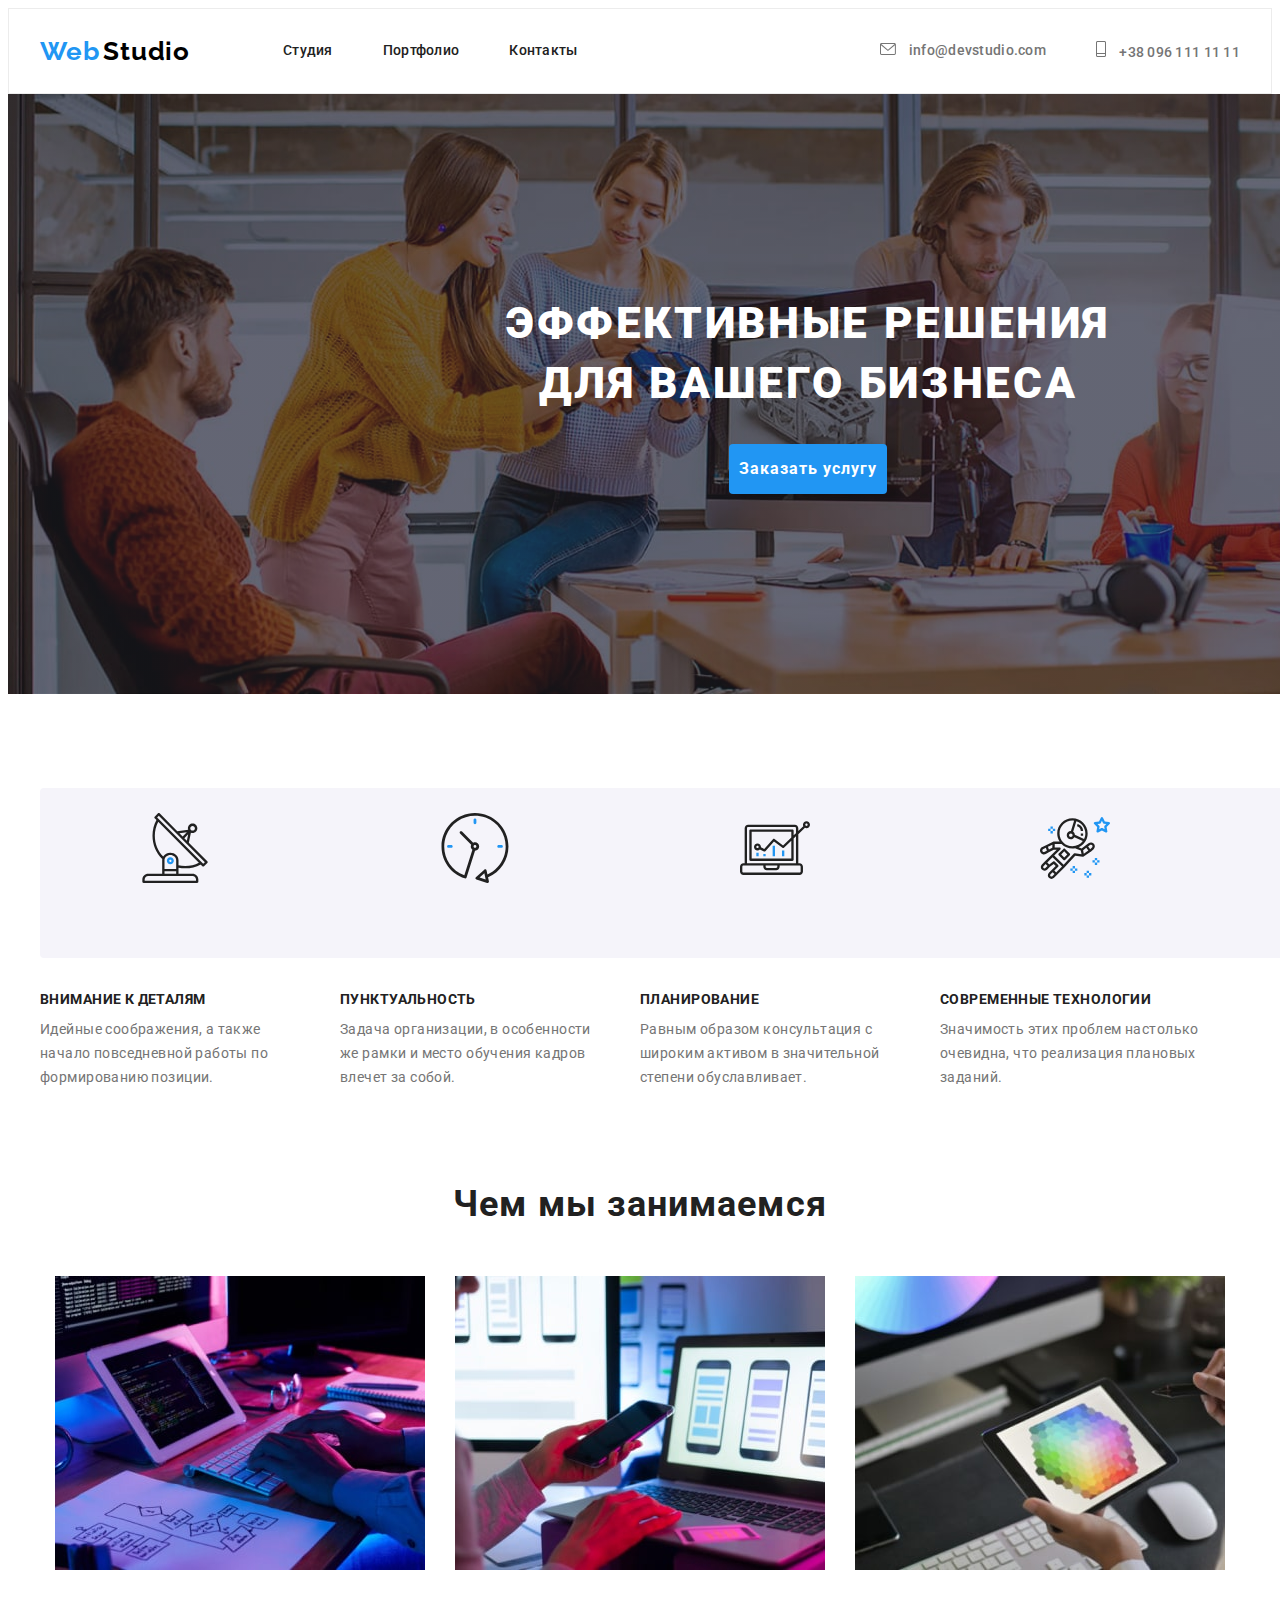
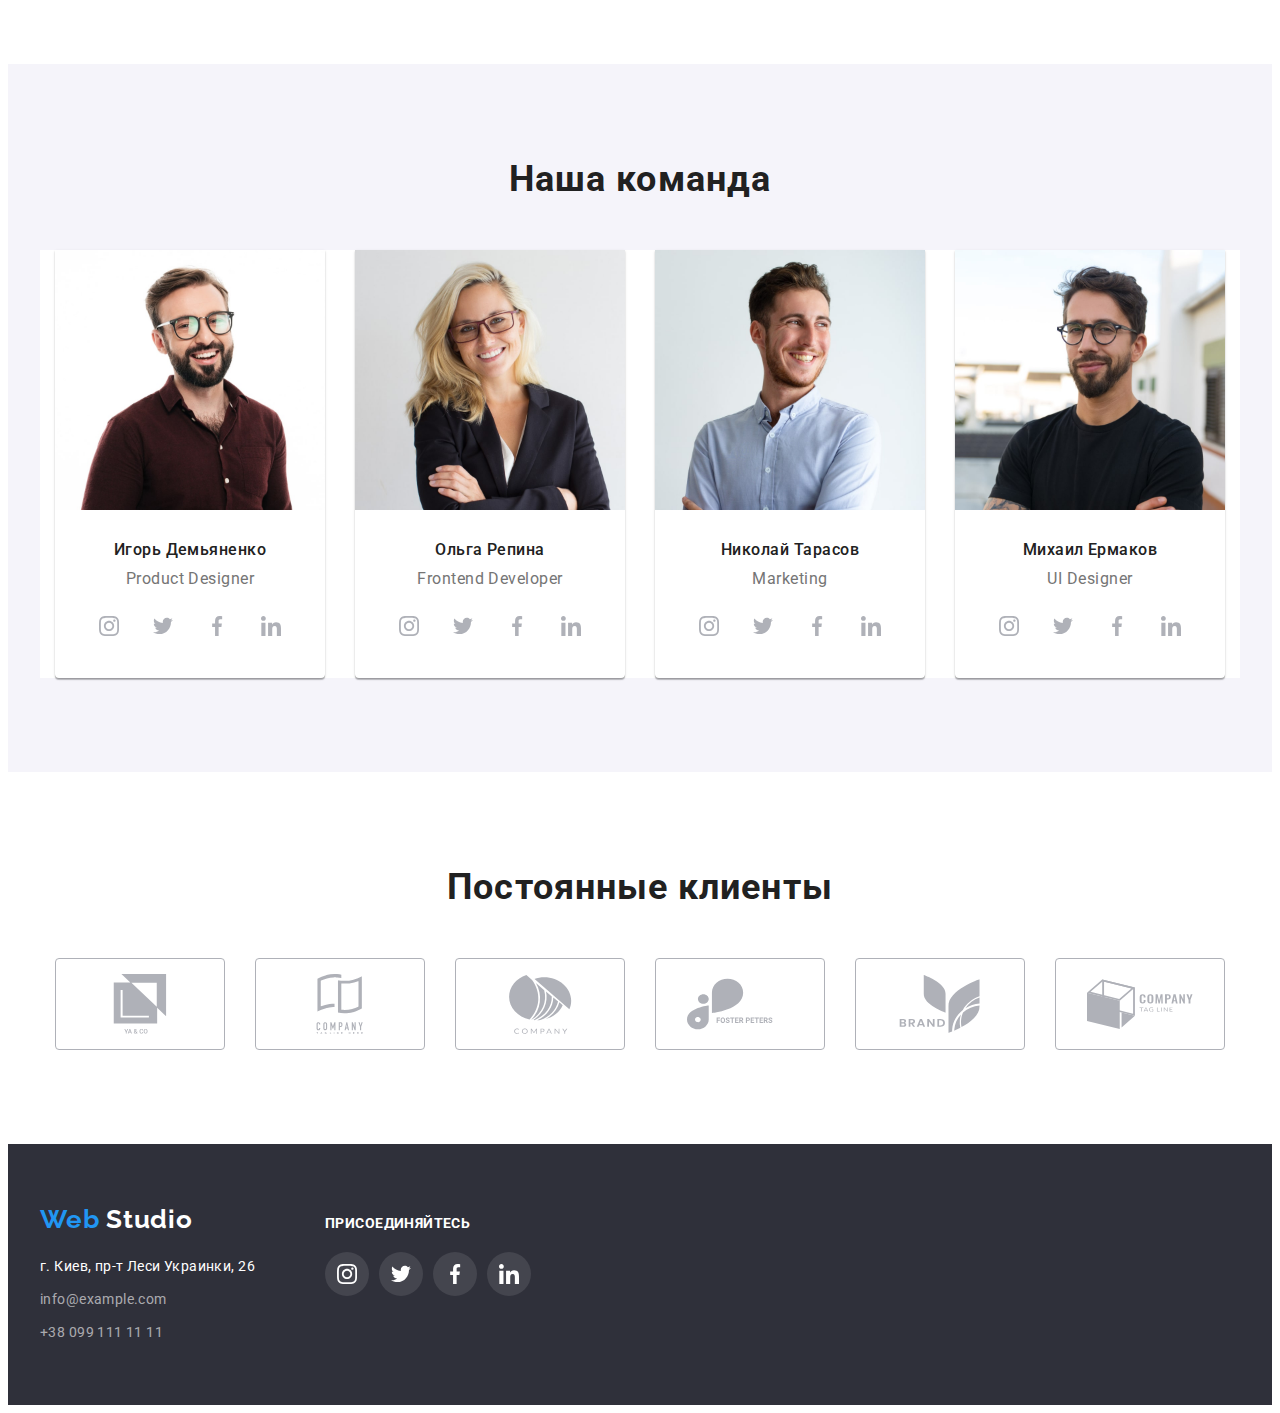
==== index.html @ db5558f9 "add old files" ====
<!DOCTYPE html>
<html lang="ru">
  <head>
    <meta charset="UTF-8" />
    <meta http-equiv="X-UA-Compatible" content="IE=edge" />
    <meta name="viewport" content="width=device-width, initial-scale=1.0" />
    <title>goit-markup-hw-04</title>
    <link rel="preconnect" href="https://fonts.googleapis.com" />
    <link rel="preconnect" href="https://fonts.gstatic.com" crossorigin />
    <link
      href="https://fonts.googleapis.com/css2?family=Raleway:wght@700&family=Roboto:wght@400;500;700;900&display=swap"
      rel="stylesheet"
    />
    <link
      rel="stylesheet"
      href="https://cdnjs.cloudflare.com/ajax/libs/modern-normalize/1.1.0/modern-normalize.min.css"
      integrity="sha512-wpPYUAdjBVSE4KJnH1VR1HeZfpl1ub8YT/NKx4PuQ5NmX2tKuGu6U/JRp5y+Y8XG2tV+wKQpNHVUX03MfMFn9Q=="
      crossorigin="anonymous"
      referrerpolicy="no-referrer"
    />

    <link rel="stylesheet" href="./css/styles.css" />
  </head>
  <body>
    <!-- Шапка сайта   -->

    <header class="header">
      <div class="container header-container">
        <nav class="header-navigation">
          <a class="link header-logo" href="#0" lang="en">
            <span class="first-color-logo">Web</span>
            <span class="second-color-logo">Studio</span></a
          >
          <ul class="list header-list">
            <li class="header-item">
              <a class="link header-link" href="">Студия</a>
            </li>
            <li class="header-item">
              <a class="link header-link" href="./portfolio.html"> Портфолио</a>
            </li>

            <li class="header-item">
              <a class="link header-link" href=""> Контакты </a>
            </li>
          </ul>
        </nav>

        <ul class="list header-contacts">
          <li>
            <a class="link header-mail" href="mailto:info@devstudio.com" lang="en">
              <svg class="header-mail-icon">
                <use href="./images/aicons.svg#letter" width="16" height="12"></use>
              </svg>
              info@devstudio.com</a
            >
          </li>
          <li>
            <a class="link header-tel" href="tel:+380961111111">
              <svg class="header-tel-icon">
                <use href="./images/aicons.svg#book" width="10" height="16"></use>
              </svg>
              +38 096 111 11 11</a
            >
          </li>
        </ul>
      </div>
    </header>

    <!-- Главный заголовок   -->
    <main>
      <section class="main-section">
        <div class="container main-container">
          <h1 class="mein-heading">Эффективные решения для вашего бизнеса</h1>
          <button class="main-btn" type="button">Заказать услугу</button>
        </div>
      </section>

      <!-- Наши преимущества -->
      <section class="page-section">
        <div class="container">
          <ul class="list list-section">
            <li class="list-text">
              <svg class="page-section-icon" width="270" height="120">
                <use href="./images/aicons.svg#antenn" width="70" height="70"></use>
              </svg>

              <h3 class="head-section">Внимание к деталям</h3>
              <p class="content-section">
                Идейные соображения, а также начало повседневной работы по формированию позиции.
              </p>
            </li>
            <li class="list-text">
              <svg class="page-section-icon" width="270" height="120">
                <use href="./images/aicons.svg#clock" width="70" height="70"></use>
              </svg>
              <h3 class="head-section">Пунктуальность</h3>
              <p class="content-section">
                Задача организации, в особенности же рамки и место обучения кадров влечет за собой.
              </p>
            </li>
            <li class="list-text">
              <svg class="page-section-icon" width="270" height="120">
                <use href="./images/aicons.svg#diagram" width="70" height="70"></use>
              </svg>
              <h3 class="head-section">Планирование</h3>
              <p class="content-section">
                Равным образом консультация с широким активом в значительной степени обуславливает.
              </p>
            </li>
            <li class="list-text">
              <svg class="page-section-icon" width="270" height="120">
                <use href="./images/aicons.svg#astronaut" width="70" height="70"></use>
              </svg>
              <h3 class="head-section">Современные технологии</h3>
              <p class="content-section">
                Значимость этих проблем настолько очевидна, что реализация плановых заданий.
              </p>
            </li>
          </ul>
        </div>
      </section>

      <!-- Чем мы занимаемся  -->
      <section class="classes">
        <div class="container">
          <h2 class="title-work">Чем мы занимаемся</h2>
          <ul class="list list-img">
            <li class="order-img">
              <img src="./images/box-1.jpg" alt="фото1" width="370" height="294" />
            </li>
            <li class="order-img">
              <img src="./images/box-2.jpg" alt="фото2" width="370" height="294" />
            </li>
            <li class="order-img">
              <img src="./images/box-3.jpg" alt="фото3" width="370" height="294" />
            </li>
          </ul>
        </div>
      </section>

      <!-- Наша команда  -->

      <section class="section-team">
        <div class="container">
          <h2 class="title-team">Наша команда</h2>
          <ul class="list list-team">
            <li>
              <img src="./images/person1.jpg" alt="Игорь Демьяненко" width="270" height="260" />
              <div class="indentation-text">
                <h3 class="name-person">Игорь Демьяненко</h3>
                <p class="work-person" lang="en">Product Designer</p>
                <ul class="list list-social-team">
                  <li class="social-team-item">
                    <a href="" class="social-team-link">
                      <svg class="social-team-icon" width="20" height="20">
                        <use href="./images/aicons.svg#instagram"></use>
                      </svg>
                    </a>
                  </li>
                  <li class="social-team-item">
                    <a href="" class="social-team-link">
                      <svg class="social-team-icon" width="20" height="20">
                        <use href="./images/aicons.svg#twitter"></use>
                      </svg>
                    </a>
                  </li>
                  <li class="social-team-item">
                    <a href="" class="social-team-link">
                      <svg class="social-team-icon" width="20" height="20">
                        <use href="./images/aicons.svg#facebook"></use>
                      </svg>
                    </a>
                  </li>
                  <li class="social-team-item">
                    <a href="" class="social-team-link">
                      <svg class="social-team-icon" width="20" height="20">
                        <use href="./images/aicons.svg#linkedin"></use>
                      </svg>
                    </a>
                  </li>
                </ul>
              </div>
            </li>
            <li>
              <img src="./images/person2.jpg" alt="Ольга Репина " width="270" height="260" />
              <div class="indentation-text">
                <h3 class="name-person">Ольга Репина</h3>
                <p class="work-person" lang="en">Frontend Developer</p>
                <ul class="list list-social-team">
                  <li class="social-team-item">
                    <a href="" class="social-team-link">
                      <svg class="social-team-icon" width="20" height="20">
                        <use href="./images/aicons.svg#instagram"></use>
                      </svg>
                    </a>
                  </li>
                  <li class="social-team-item">
                    <a href="" class="social-team-link">
                      <svg class="social-team-icon" width="20" height="20">
                        <use href="./images/aicons.svg#twitter"></use>
                      </svg>
                    </a>
                  </li>
                  <li class="social-team-item">
                    <a href="" class="social-team-link">
                      <svg class="social-team-icon" width="20" height="20">
                        <use href="./images/aicons.svg#facebook"></use>
                      </svg>
                    </a>
                  </li>
                  <li class="social-team-item">
                    <a href="" class="social-team-link">
                      <svg class="social-team-icon" width="20" height="20">
                        <use href="./images/aicons.svg#linkedin"></use>
                      </svg>
                    </a>
                  </li>
                </ul>
              </div>
            </li>
            <li>
              <img src="./images/person3.jpg" alt="Николай Тарасов" width="270" height="260" />
              <div class="indentation-text">
                <h3 class="name-person">Николай Тарасов</h3>
                <p class="work-person" lang="en">Marketing</p>
                <ul class="list list-social-team">
                  <li class="social-team-item">
                    <a href="" class="social-team-link">
                      <svg class="social-team-icon" width="20" height="20">
                        <use href="./images/aicons.svg#instagram"></use>
                      </svg>
                    </a>
                  </li>
                  <li class="social-team-item">
                    <a href="" class="social-team-link">
                      <svg class="social-team-icon" width="20" height="20">
                        <use href="./images/aicons.svg#twitter"></use>
                      </svg>
                    </a>
                  </li>
                  <li class="social-team-item">
                    <a href="" class="social-team-link">
                      <svg class="social-team-icon" width="20" height="20">
                        <use href="./images/aicons.svg#facebook"></use>
                      </svg>
                    </a>
                  </li>
                  <li class="social-team-item">
                    <a href="" class="social-team-link">
                      <svg class="social-team-icon" width="20" height="20">
                        <use href="./images/aicons.svg#linkedin"></use>
                      </svg>
                    </a>
                  </li>
                </ul>
              </div>
            </li>
            <li>
              <img src="./images/person4.jpg" alt="Михаил Ермаков" width="270" height="260" />
              <div class="indentation-text">
                <h3 class="name-person">Михаил Ермаков</h3>
                <p class="work-person" lang="en">UI Designer</p>
                <ul class="list list-social-team">
                  <li class="social-team-item">
                    <a href="" class="social-team-link">
                      <svg class="social-team-icon" width="20" height="20">
                        <use href="./images/aicons.svg#instagram"></use>
                      </svg>
                    </a>
                  </li>
                  <li class="social-team-item">
                    <a href="" class="social-team-link">
                      <svg class="social-team-icon" width="20" height="20">
                        <use href="./images/aicons.svg#twitter"></use>
                      </svg>
                    </a>
                  </li>
                  <li class="social-team-item">
                    <a href="" class="social-team-link">
                      <svg class="social-team-icon" width="20" height="20">
                        <use href="./images/aicons.svg#facebook"></use>
                      </svg>
                    </a>
                  </li>
                  <li class="social-team-item">
                    <a href="" class="social-team-link">
                      <svg class="social-team-icon" width="20" height="20">
                        <use href="./images/aicons.svg#linkedin"></use>
                      </svg>
                    </a>
                  </li>
                </ul>
              </div>
            </li>
          </ul>
        </div>
      </section>
      <!-- Постоянные клиенты  -->
      <section class="section-clients">
        <div class="container">
          <h2 class="title-clients">Постоянные клиенты</h2>
          <ul class="list list-clients">
            <li class="item-clients">
              <a href="" class="link-clients">
                <svg class="icon-clients" width="106" height="60">
                  <use href="./images/aicons.svg#company1"></use>
                </svg>
              </a>
            </li>
            <li class="item-clients">
              <a href="" class="link-clients">
                <svg class="icon-clients" width="106" height="60">
                  <use href="./images/aicons.svg#company2"></use>
                </svg>
              </a>
            </li>
            <li class="item-clients">
              <a href="" class="link-clients">
                <svg class="icon-clients" width="106" height="60">
                  <use href="./images/aicons.svg#company3"></use>
                </svg>
              </a>
            </li>
            <li class="item-clients">
              <a href="" class="link-clients">
                <svg class="icon-clients" width="106" height="60">
                  <use href="./images/aicons.svg#group-2"></use>
                </svg>
              </a>
            </li>
            <li class="item-clients">
              <a href="" class="link-clients">
                <svg class="icon-clients" width="106" height="60">
                  <use href="./images/aicons.svg#company5"></use>
                </svg>
              </a>
            </li>
            <li class="item-clients">
              <a href="" class="link-clients">
                <svg class="icon-clients" width="106" height="60">
                  <use href="./images/aicons.svg#group6"></use>
                </svg>
              </a>
            </li>
          </ul>
        </div>
      </section>
    </main>

    <!-- Контакты -->

    <footer class="footer-block">
      <div class="container futter-container">
        <div class="address-block">
          <a class="link" href="#0" lang="en"
            ><span class="first-color-logo">Web</span
            ><span class="second-color-logo futter-logo-color"> Studio</span>
          </a>
          <address class="contacts">
            <ul class="list">
              <li>
                <a
                  class="link contacts-address"
                  href="https://goo.gl/maps/wN2QfeuY1FiPQJow7"
                  target="_blank"
                  rel="noopener noreferrer"
                >
                  г. Киев, пр-т Леси Украинки, 26
                </a>
              </li>
              <li class="mail-futter">
                <a class="link contacts-mail mail-futter" href="" lang="en">info@example.com</a>
              </li>
              <li>
                <a class="link contacts-tel" href=""> +38 099 111 11 11</a>
              </li>
            </ul>
          </address>
        </div>
        <div class="socials-block">
          <h3 class="tittle-socials">ПРИСОЕДИНЯЙТЕСЬ</h3>
          <ul class="list social-list">
            <li class="social-item">
              <a href="" class="social-link">
                <svg class="social-icon" width="20" height="20">
                  <use href="./images/aicons.svg#instagram"></use>
                </svg>
              </a>
            </li>
            <li class="social-item">
              <a href="" class="social-link">
                <svg class="social-icon" width="20" height="20">
                  <use href="./images/aicons.svg#twitter"></use>
                </svg>
              </a>
            </li>
            <li class="social-item">
              <a href="" class="social-link">
                <svg class="social-icon" width="20" height="20">
                  <use href="./images/aicons.svg#facebook"></use>
                </svg>
              </a>
            </li>
            <li class="social-item">
              <a href="" class="social-link">
                <svg class="social-icon" width="20" height="20">
                  <use href="./images/aicons.svg#linkedin"></use>
                </svg>
              </a>
            </li>
          </ul>
        </div>
      </div>
    </footer>
  </body>
</html>
---- css/styles.css ----
:root {
  --first-title-color: #ffffff;
  --second-title-color: #212121;
  --accent-color: #2196f3;
  --header-text-color: #212121;
  --first-logo-color: #2196f3;
  --second-logo-color: #000000;
  --address-color: #ffffff;
  --second-address-color: rgba(255, 255, 255, 0.6);
}
body {
  font-family: 'roboto', Arial, Helvetica, sans-serif;
  color: #757575;
}

p,
h1,
h2,
h3,
h4,
h5,
h6 {
  margin: 0;
}
ul {
  margin: 0;
  padding: 0;
}
button {
  cursor: pointer;
}
img {
  display: block;
  max-width: 100%;
}
.container {
  width: 1200px;
  padding-left: 15px;
  padding-right: 15px;
  margin: 0 auto;
}

.header-list {
  display: flex;
}
.list {
  list-style: none;
}

.link {
  text-decoration: none;
}

/* ----------------------------ЛОГОТИП-------------------- */
.header-logo {
  margin-right: 93px;
}
.first-color-logo {
  font-family: Raleway;
  font-weight: 700;
  font-size: 26px;
  line-height: 1.19;
  letter-spacing: 0.03em;
  color: var(--first-logo-color);
}

.second-color-logo {
  font-family: Raleway;
  font-weight: 700;
  font-size: 26px;
  line-height: 1.19;
  letter-spacing: 0.03em;
  color: var(--second-logo-color);
}

/* ------------------------------ШАПКА-------------------------- */

.header-border {
  background-color: #ffffff;
  margin-left: auto;
  margin-right: auto;
  border-bottom: 1px solid #ececec;
}
.header-container {
  display: flex;
}

.header-navigation {
  display: flex;
  align-items: center;
}
.header-item:not(:last-child) {
  margin-right: 50px;
}
.header-contacts {
  display: flex;
  align-items: center;
  margin-left: auto;
}

.header-link {
  display: block;
  padding-bottom: 32px;
  padding-top: 32px;
  font-weight: 500;
  font-size: 14px;
  line-height: 1.14;
  letter-spacing: 0.02em;
  color: var(--header-text-color);
}

.header-mail {
  display: block;
  padding-bottom: 32px;
  padding-top: 32px;
  font-weight: 500;
  font-size: 14px;
  line-height: 1.14;
  letter-spacing: 0.02em;
  color: #757575;
  margin-right: 50px;
}

.header-mail-icon {
  width: 16px;
  height: 12px;
  margin-right: 10px;
  align-items: center;
  fill: currentColor;
}

.header-tel {
  display: block;
  padding-bottom: 32px;
  padding-top: 32px;
  font-weight: 500;
  font-size: 14px;
  line-height: 1.14;
  letter-spacing: 0.02em;
  color: #757575;
}
.header-tel-icon {
  width: 10px;
  height: 16px;
  margin-right: 10px;
  fill: currentColor;
}

.header-link:hover,
.header-link:focus {
  color: var(--accent-color);
}
.header-mail:hover,
.header-mail:focus {
  color: var(--accent-color);
}
.header-tel:hover,
.header-tel:focus {
  color: var(--accent-color);
}
/* ---------------------ГЛАВНЫЙ ЗАГОЛОВОК------------------- */
.main-section {
  background: #2f303a;
  background-image: linear-gradient(rgba(47, 48, 58, 0.4), rgba(47, 48, 58, 0.4)),
    url(../images/Img-min.jpg);

  background-repeat: no-repeat;
  background-position: center;
  background-size: cover;
  width: 1600px;

  margin-left: auto;
  margin-right: auto;
  padding-top: 200px;
  padding-bottom: 200px;
}

.mein-heading {
  display: block;
  margin: 0 auto;
  width: 696px;

  font-weight: 900;
  font-size: 44px;
  line-height: 1.36;
  text-align: center;
  letter-spacing: 0.06em;
  text-transform: uppercase;
  color: var(--first-title-color);
}

.main-btn {
  display: block;
  margin: 0 auto;
  margin-top: 30px;
  padding: 10px;
  border-radius: 4px;
  box-shadow: 10px 4px 4px rgba(0, 0, 0, 0.15);

  font-family: inherit;
  font-weight: 700;
  font-size: 16px;
  line-height: 1.88;
  align-items: center;
  text-align: center;
  letter-spacing: 0.06em;
  cursor: pointer;
  background: #2196f3;
  color: var(--first-title-color);
  border: none;
}

/* ------------------------------ПРИЕМУЩЕСТВА-------------------- */

.page-section {
  margin-left: auto;
  margin-right: auto;
  background: #ffffff;
  padding-top: 94px;
  padding-bottom: 94px;
}

.list-section {
  margin-right: auto;
  margin-left: auto;
  display: flex;
}
.list-text {
  width: 270px;
}

.list-text:not(:last-child) {
  margin-right: 30px;
}
.page-section-icon {
  padding: 25px 100px;
  background: #f5f4fa;
  border-radius: 4px;
  margin-bottom: 30px;
}
.head-section {
  margin-bottom: 10px;
  font-weight: 700;
  font-size: 14px;
  line-height: 1.14;
  letter-spacing: 0.03em;
  text-transform: uppercase;
  color: var(--header-text-color);
}

.content-section {
  font-weight: 400;
  font-size: 14px;
  line-height: 1.71;
  letter-spacing: 0.03em;
}
/*---------------ЧЕМ ЗАНИМАЕМСЯ------------ */
.classes {
  margin-right: auto;
  margin-left: auto;
  padding-bottom: 94px;
}

.title-work {
  margin-bottom: 50px;
  background: #ffffff;
  font-weight: 700;
  font-size: 36px;
  line-height: 1.17;
  text-align: center;
  letter-spacing: 0.03em;
  color: var(--second-title-color);
}
.list-img {
  display: flex;
  justify-content: center;
}
.order-img:not(:last-child) {
  margin-right: 30px;
}
/* ------------НАША КОМАНДА----------------- */

.section-team {
  background: #f5f4fa;
  margin-left: auto;
  margin-right: auto;
  padding-top: 94px;
  padding-bottom: 94px;
}

.title-team {
  margin-bottom: 50px;
  font-weight: 700;
  font-size: 36px;
  line-height: 1.17;
  text-align: center;
  letter-spacing: 0.03em;
  color: var(--header-text-color);
}
.list-team {
  display: flex;
  justify-content: center;
  background-color: #ffffff;
}
.list-team > li:not(:last-child) {
  margin-right: 30px;
}
.list-team > li {
  box-shadow: 0px 1px 3px rgba(0, 0, 0, 0.12), 0px 1px 1px rgba(0, 0, 0, 0.14),
    0px 2px 1px rgba(0, 0, 0, 0.2);
  border-radius: 0px 0px 4px 4px;
  width: 270px;
}
.indentation-text {
  padding-top: 30px;
  padding-bottom: 30px;
}
.name-person {
  font-weight: 500;
  font-size: 16px;
  line-height: 1.19;
  text-align: center;
  letter-spacing: 0.03em;
  color: var(--second-title-color);
}

.work-person {
  margin-top: 10px;
  margin-bottom: 16px;
  font-weight: 400;
  font-size: 16px;
  line-height: 1.19;
  text-align: center;
  letter-spacing: 0.03em;
}
.list-social-team {
  display: flex;
  justify-content: center;
}
.social-team-item {
  width: 44px;
  height: 44px;
}
.social-team-item + .social-team-item {
  margin-left: 10px;
}
.social-team-link {
  width: 100%;
  height: 100%;
  background-color: #ffffff;
  color: #afb1b8;
  border-radius: 50%;

  display: flex;
  justify-content: center;
  align-items: center;
}

.social-team-icon {
  fill: currentColor;
  display: flex;
  justify-content: center;
}
.social-team-link:hover,
.social-team-link:focus {
  background-color: #2196f3;
  color: #ffffff;
}

/* ------------Клиенты---------- */
.section-clients {
  padding-top: 94px;
  padding-bottom: 94px;
}
.title-clients {
  margin-bottom: 50px;

  font-weight: 700;
  font-size: 36px;
  line-height: 1.17;
  text-align: center;
  letter-spacing: 0.03em;
  color: var(--second-title-color);
}
.list-clients {
  display: flex;
  justify-content: center;
}

.item-clients + .item-clients {
  margin-left: 30px;
}

.link-clients {
  color: #afb1b8;
  display: flex;
  justify-content: center;
  align-items: center;
  border: 1px solid #afb1b8;
  box-sizing: border-box;
  border-radius: 4px;
  width: 170px;
  height: 92px;
}
.link-clients:hover,
.link-clients:focus {
  color: #2196f3;
  border-color: #2196f3;
}
.icon-clients {
  fill: currentColor;
}

/* -------------КОНТАКТЫ----------------- */

.contacts-mail:hover,
.contacts-mail:focus {
  color: var(--accent-color);
}

.contacts-tel:hover,
.contacts-tel:focus {
  color: var(--accent-color);
}

.footer-block {
  margin-left: auto;
  margin-right: auto;
  background: #2f303a;
  padding-top: 60px;
  padding-bottom: 60px;
}
.futter-container {
  display: flex;
}
.address-block {
  display: flex;
  flex-direction: column;
}
.futter-logo-color {
  color: #ffffff;
}
.contacts {
  margin-top: 20px;
}
.contacts-address {
  font-style: normal;
  font-weight: 400;
  font-size: 14px;
  line-height: 1.71;
  letter-spacing: 0.03em;
  color: var(--address-color);
}

.contacts-mail {
  font-style: normal;
  font-weight: 400;
  font-size: 14px;
  line-height: 1.71;
  letter-spacing: 0.03em;
  color: var(--second-address-color);
}
.mail-futter {
  margin-bottom: 9px;
  margin-top: 9px;
}
.contacts-tel {
  font-style: normal;
  font-weight: 400;
  font-size: 14px;
  line-height: 1.71;
  letter-spacing: 0.03em;
  color: var(--second-address-color);
}
.tittle-socials {
  font-weight: 700;
  font-size: 14px;
  line-height: 1.14;
  letter-spacing: 0.03em;
  font-style: normal;
  color: #ffffff;
  margin-bottom: 20px;
}
.socials-block {
  margin-top: 12px;
  display: flex;
  justify-content: left;
  flex-direction: column;
  margin-left: 70px;
}
.social-list {
  display: flex;
}

.social-item:not(:last-child) {
  margin-right: 10px;
}
.social-item {
  width: 44px;
  height: 44px;
}
.social-link {
  width: 100%;
  height: 100%;
  background: rgba(255, 255, 255, 0.1);
  border-radius: 50%;
  display: flex;
  justify-content: center;
  align-items: center;
}
.social-link:hover,
.social-link:focus {
  background-color: #2196f3;
}

.social-icon {
  fill: #ffffff;
}

/* --------------PORTFOLIO --------------*/

/* ----------------ФИЛЬТР------------------ */

.header {
  border: 1px solid #ececec;
}
.portfolio {
  padding-top: 94px;
  padding-bottom: 94px;

  margin-left: auto;
  margin-right: auto;
  background-color: #ffffff;
}

.list-portfolio {
  margin-bottom: 50px;
  display: flex;
  justify-content: center;
}
.button-list:not(:last-child) {
  margin-right: 8px;
}
.btn-portfolio {
  padding: 6px 22px;
  font-family: inherit;
  font-weight: 500;
  font-size: 16px;
  line-height: 1.62;
  text-align: center;
  letter-spacing: 0.03em;
  color: var(--header-text-color);
  background: #f5f4fa;
  border: none;
  border-radius: 4px;
}

.btn-portfolio:hover,
.btn-portfolio:focus {
  color: #ffff;
  background-color: var(--accent-color);
  box-shadow: 0px 3px 1px rgba(0, 0, 0, 0.1), 0px 1px 2px rgba(0, 0, 0, 0.08),
    0px 2px 2px rgba(0, 0, 0, 0.12);
  border-radius: 4px;
}
/* ----------Галерея------------ */

.gallery-list {
  display: flex;
  flex-wrap: wrap;
  justify-content: space-evenly;
  margin-left: -30px;
  margin-top: -30px;
}
.portfolio-link {
  display: block;
  color: inherit;
}
.portfolio-link:hover,
.portfolio-link:focus {
  box-shadow: 0px 1px 1px rgba(0, 0, 0, 0.12), 0px 4px 4px rgba(0, 0, 0, 0.06),
    1px 4px 6px rgba(0, 0, 0, 0.16);
}
.img-list {
  flex-basis: calc(100% / 3 - 30px);
  margin-left: 30px;
  margin-top: 30px;
  border: 1px solid #eeeeee;
}
.card-content {
  padding: 20px 24px;
}

.portfolio-header-pic {
  font-weight: 700;
  font-size: 18px;
  line-height: 2;
  letter-spacing: 0.06em;
  color: var(--second-title-color);
}

.portfolio-text-pic {
  margin-top: 4px;
  font-weight: 400;
  font-size: 16px;
  line-height: 1.87;
  letter-spacing: 0.03em;
}
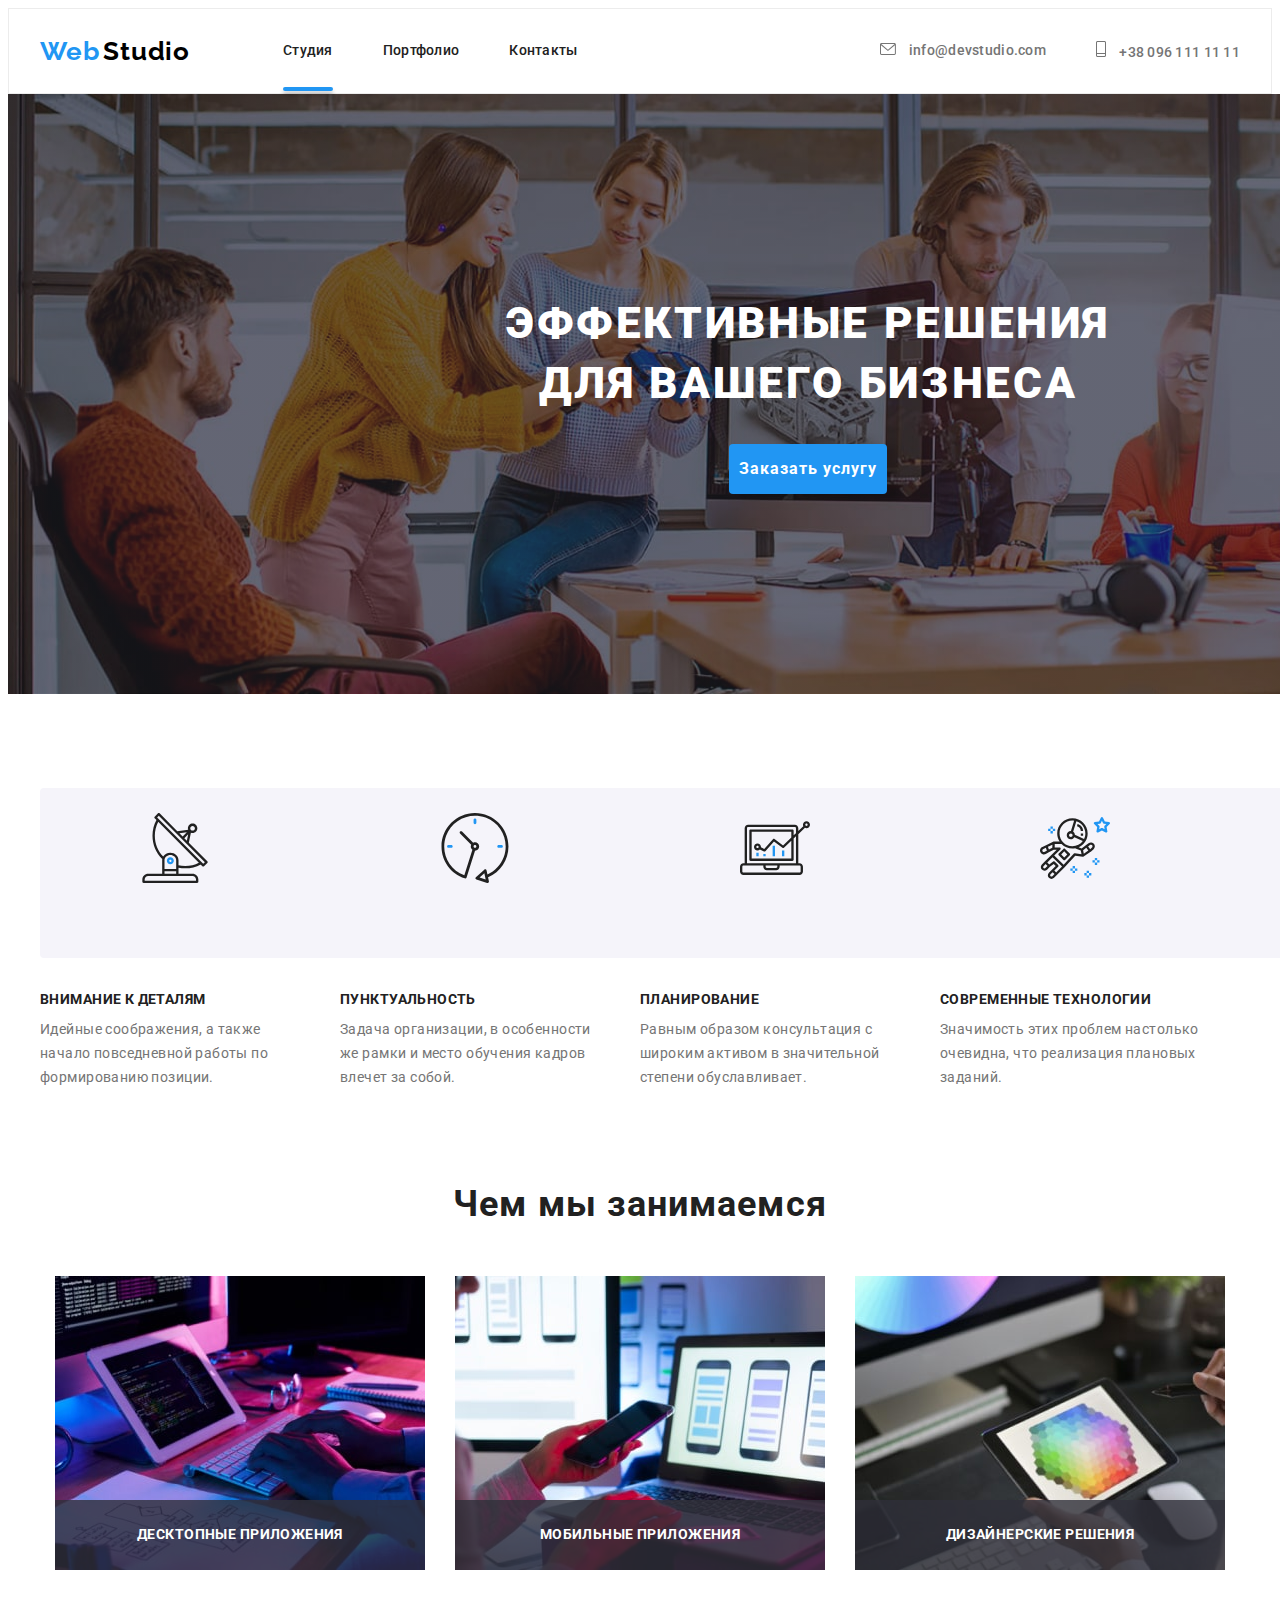
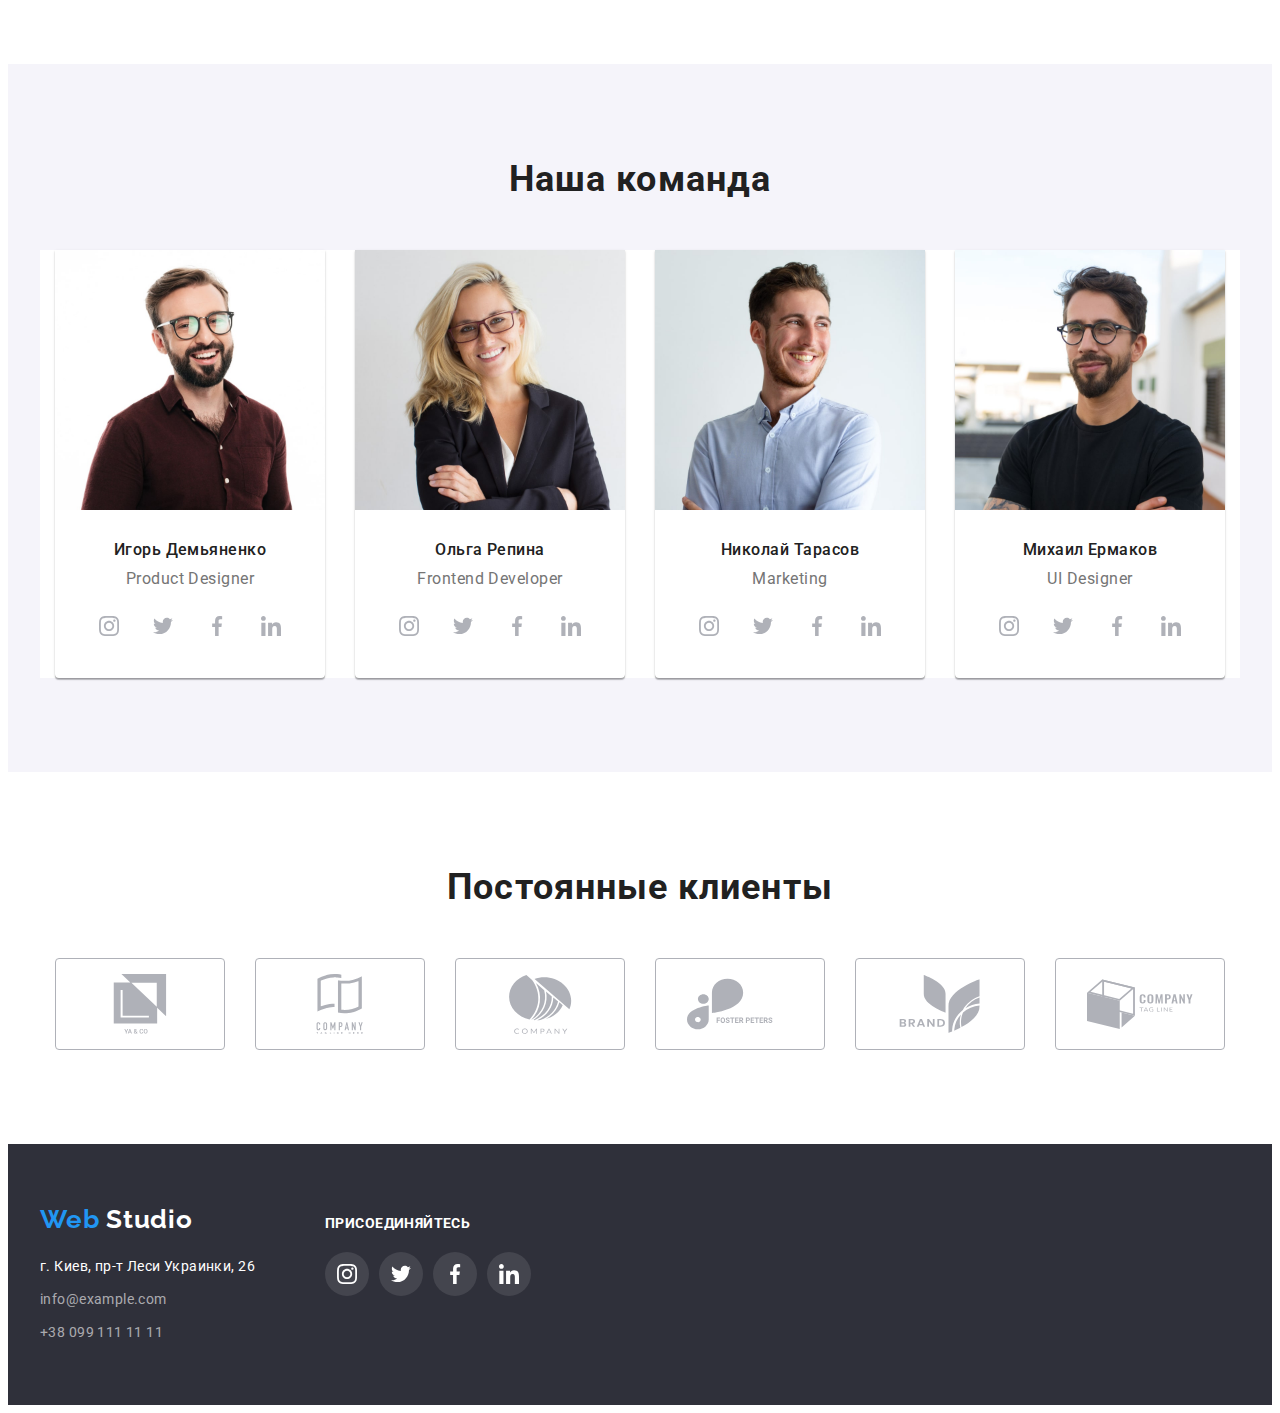
==== commit 5cc26fe3: "add absolute" ====
--- a/index.html
+++ b/index.html
@@ -33,7 +33,7 @@
           >
           <ul class="list header-list">
             <li class="header-item">
-              <a class="link header-link" href="">Студия</a>
+              <a class="link header-link current" href="">Студия </a>
             </li>
             <li class="header-item">
               <a class="link header-link" href="./portfolio.html"> Портфолио</a>
@@ -127,12 +127,15 @@
           <ul class="list list-img">
             <li class="order-img">
               <img src="./images/box-1.jpg" alt="фото1" width="370" height="294" />
+              <h3 class="order-img-header">Десктопные приложения</h3>
             </li>
             <li class="order-img">
               <img src="./images/box-2.jpg" alt="фото2" width="370" height="294" />
+              <h3 class="order-img-header">Мобильные приложения</h3>
             </li>
             <li class="order-img">
               <img src="./images/box-3.jpg" alt="фото3" width="370" height="294" />
+              <h3 class="order-img-header">Дизайнерские решения</h3>
             </li>
           </ul>
         </div>
--- a/css/styles.css
+++ b/css/styles.css
@@ -99,6 +99,8 @@
 }
 
 .header-link {
+  position: relative;
+
   display: block;
   padding-bottom: 32px;
   padding-top: 32px;
@@ -107,6 +109,24 @@
   line-height: 1.14;
   letter-spacing: 0.02em;
   color: var(--header-text-color);
+
+  transition-property: var(--accent-color);
+  transition-duration: 250ms;
+  transition-timing-function: cubic-bezier(0.4, 0, 0.2, 1);
+}
+
+.header-link.current::after {
+  position: absolute;
+  left: 0;
+  bottom: 0;
+
+  content: '';
+  display: block;
+  width: 100%;
+  height: 4px;
+  background-color: var(--accent-color);
+  box-shadow: 0px 4px 4px rgba(0, 0, 0, 0.25);
+  border-radius: 2px;
 }
 
 .header-mail {
@@ -119,6 +139,10 @@
   letter-spacing: 0.02em;
   color: #757575;
   margin-right: 50px;
+
+  transition-property: var(--accent-color);
+  transition-duration: 250ms;
+  transition-timing-function: cubic-bezier(0.4, 0, 0.2, 1);
 }
 
 .header-mail-icon {
@@ -138,6 +162,10 @@
   line-height: 1.14;
   letter-spacing: 0.02em;
   color: #757575;
+
+  transition-property: var(--accent-color);
+  transition-duration: 250ms;
+  transition-timing-function: cubic-bezier(0.4, 0, 0.2, 1);
 }
 .header-tel-icon {
   width: 10px;
@@ -149,6 +177,7 @@
 .header-link:hover,
 .header-link:focus {
   color: var(--accent-color);
+  transition-duration: 500ms;
 }
 .header-mail:hover,
 .header-mail:focus {
@@ -277,6 +306,28 @@
 }
 .order-img:not(:last-child) {
   margin-right: 30px;
+}
+.order-img {
+  position: relative;
+}
+
+.order-img-header {
+  display: flex;
+  position: absolute;
+  width: 100%;
+  height: 70px;
+  bottom: 0;
+  align-items: center;
+  justify-content: center;
+
+  font-weight: 700;
+  font-size: 14px;
+  line-height: 1.14px;
+  text-align: center;
+  letter-spacing: 0.03em;
+  background-color: rgba(47, 48, 58, 0.8);
+  text-transform: uppercase;
+  color: #ffffff;
 }
 /* ------------НАША КОМАНДА----------------- */
 
@@ -354,6 +405,10 @@
   display: flex;
   justify-content: center;
   align-items: center;
+
+  transition-property: background-color, color;
+  transition-duration: 250ms;
+  transition-timing-function: cubic-bezier(0.4, 0, 0.2, 1);
 }
 
 .social-team-icon {
@@ -401,6 +456,10 @@
   border-radius: 4px;
   width: 170px;
   height: 92px;
+
+  transition-property: color, border-color;
+  transition-duration: 250ms;
+  transition-timing-function: cubic-bezier(0.4, 0, 0.2, 1);
 }
 .link-clients:hover,
 .link-clients:focus {
@@ -459,6 +518,10 @@
   line-height: 1.71;
   letter-spacing: 0.03em;
   color: var(--second-address-color);
+
+  transition-property: color;
+  transition-duration: 250ms;
+  transition-timing-function: cubic-bezier(0.4, 0, 0.2, 1);
 }
 .mail-futter {
   margin-bottom: 9px;
@@ -507,6 +570,10 @@
   display: flex;
   justify-content: center;
   align-items: center;
+
+  transition-property: background-color;
+  transition-duration: 250ms;
+  transition-timing-function: cubic-bezier(0.4, 0, 0.2, 1);
 }
 .social-link:hover,
 .social-link:focus {
@@ -553,6 +620,10 @@
   background: #f5f4fa;
   border: none;
   border-radius: 4px;
+
+  transition-property: background-color, color;
+  transition-duration: 250ms;
+  transition-timing-function: cubic-bezier(0.4, 0, 0.2, 1);
 }
 
 .btn-portfolio:hover,
@@ -575,6 +646,10 @@
 .portfolio-link {
   display: block;
   color: inherit;
+
+  transition-property: box-shadow;
+  transition-duration: 250ms;
+  transition-timing-function: cubic-bezier(0.4, 0, 0.2, 1);
 }
 .portfolio-link:hover,
 .portfolio-link:focus {
